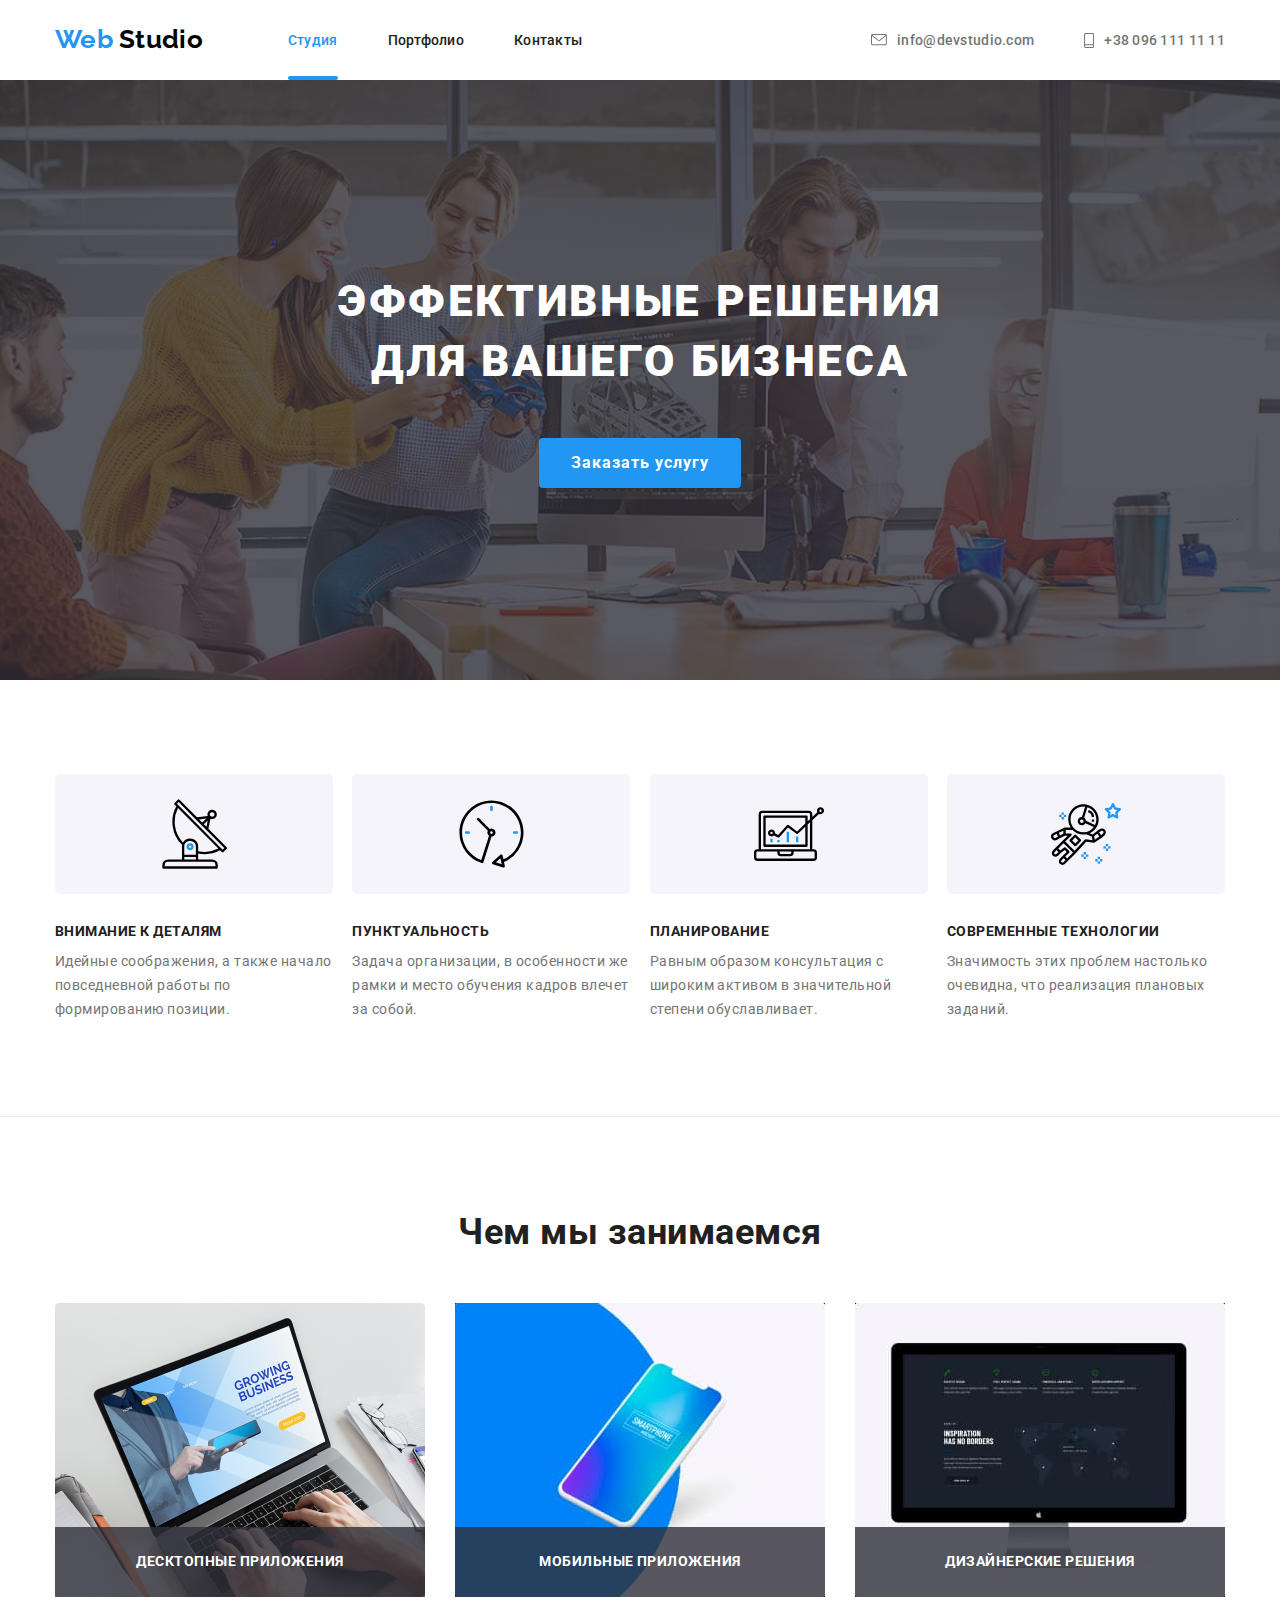
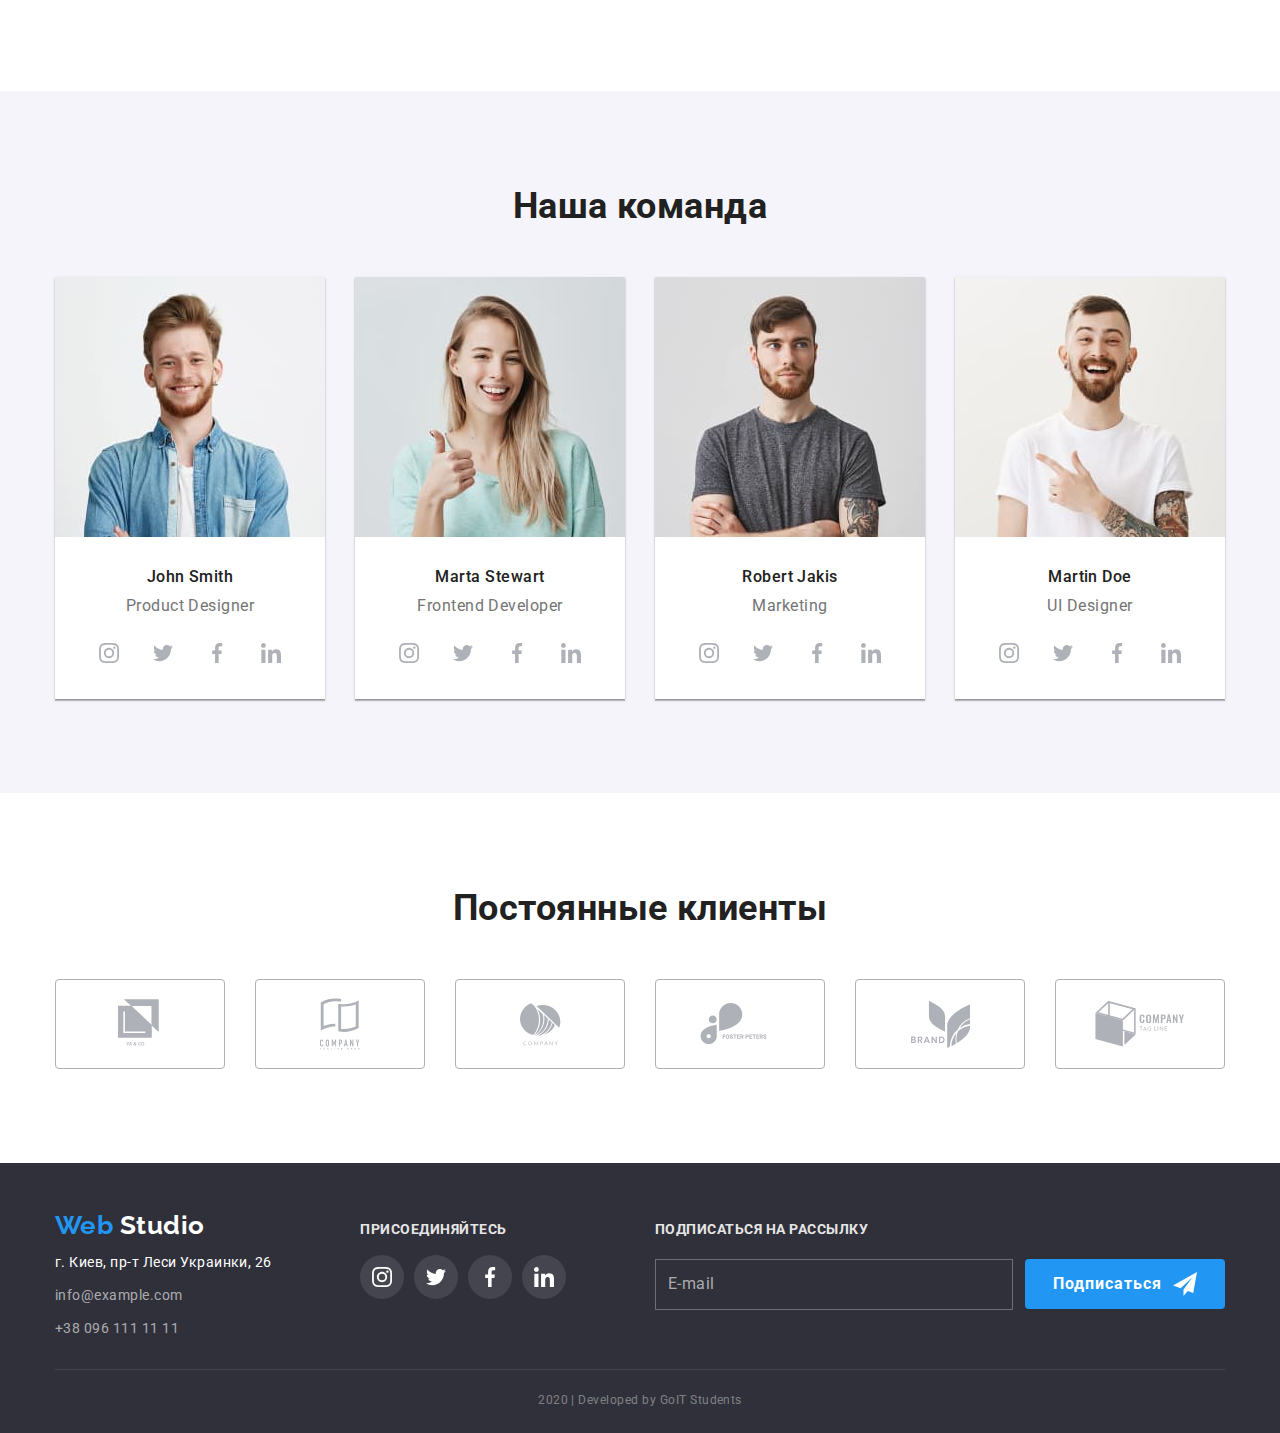
==== index.html @ 8c75743f "вносит правки формы" ====
<!DOCTYPE html>
<html lang="ru">

<head>
    <meta charset="UTF-8">
    <meta name="viewport" content="width=device-width, initial-scale=1.0">
    <link href="https://fonts.googleapis.com/css2?family=Raleway:wght@700&family=Roboto:wght@400;500;700;900&display=swap" rel="stylesheet">
    <link rel="stylesheet" href="https://cdnjs.cloudflare.com/ajax/libs/modern-normalize/0.6.0/modern-normalize.min.css">
    <title>БЕМ-Студия</title>
    <link rel="stylesheet" href="./css/style.css">

</head>

<body class="body">
    <header class="header">
        <div class="container header__wrap">
            <div class="header__wrap">
                <a href="./index.html" class="logo header__logo"> <span class="logo--blue">Web</span> Studio</a>
                <nav>
                    <ul class="site-nav header_site-nav">
                        <li class="site-nav__item">
                            <a class="site-nav__link site-nav__link--current" href=./index.html>Студия</a>
                        </li>
                        <li class="site-nav__item">
                            <a class="site-nav__link" href="./portfolio.html">Портфолио</a>
                        </li>
                        <li class="site-nav__item">
                            <a class="site-nav__link" href="">Контакты</a>
                        </li>
                    </ul>
                </nav>
            </div>
            <div class="contacts__wraper">
                <a href="mailto:info@devstudio.com" class="contacts">
                    <svg class="icon-envelope" width=16 height=12>
                   <use href="./images/symbol-defs.svg#icon-envelope"  ></use>
                </svg> info@devstudio.com
                </a>
                <a href="tel:380961111111" class="contacts">
                    <svg class="icon-phone" width=10 height=15>
                   <use href="./images/symbol-defs.svg#icon-phone" class="icon-envelope" ></use>
                </svg> +38 096 111 11 11</a>
            </div>

        </div>
    </header>
    <main>
        <!-- Герой -->
        <section class="hero">
            <div class="container">
                <H1 class="hero-title ">эффективные решения для вашего бизнеса</H1>
                <button data-open-modal class="button button--center">Заказать услугу</button>
            </div>
        </section>

        <!--Форма заказа-->
        <div class="backdrop backdrop__hidden" data-backdrop>

            <form class="form__js-speaker" action="" autocomplete="off">
                <button class="form__close" data-close-modal>
                    <svg class="form__cross" width=18 height=18>
                            <use href="./images/symbol-defs.svg#icon-form-close" ></use>
                        </svg>
                </button>
                <span class=form__title>Оставьте свои данные, мы вам перезвоним</span>
                <div class="form__wraper">
                    <input class="form__input" type="text" name="customer" placeholder=" ">
                    <label class="form__label"> 
                        <svg class="form__icon" width=20 height=20>
                                <use href="./images/symbol-defs.svg#icon-form-person" ></use>
                        </svg>
                            <span class="form__descr">Имя</span>
                    </label >
                </div>
                <div class="form__wraper">
                    <input class="form__input" type="tel" name="tel" placeholder=" ">
                    <label class="form__label">
                        <svg class="form__icon" width=20 height=20>
                                <use href="./images/symbol-defs.svg#icon-form-phone" ></use>
                        </svg>
                        <span class="form__descr">Телефон</span> 
                    </label>
                </div>
                <div class="form__wraper">
                    <input class="form__input" type="email" name="e-mail" placeholder=" ">
                    <label class="form__label">
                        <svg class="form__icon" width=20 height=20>
                            <use href="./images/symbol-defs.svg#icon-form-email" ></use>
                        </svg>
                        <span class="form__descr"> Почта</span>
                    </label>
                </div>
                <div class="form__wraper">
                    <textarea class="form__textarea" name="comment" id="comment" rows="10" placeholder="   "></textarea>
                    <label class="form__label">
                        <span class="form__comment"> Комментарий</span>
                    </label>

                </div>
                <label class="form__term ">
                        <input class="form__checkbox" type="checkbox"  >Соглашаюсь с рассылкой и принимаю <a class="form__term--link" href="">Условия договора</a> 
                </label>

                <button class="button button--center" type="submit">Отправить</button>

            </form>
        </div>



        <!-- Описание ценностей -->
        <section class="values-section">
            <div class="container">
                <h2 class="visually-hidden">Наши ценности</h2>
                <ul class="values-section__list">
                    <li class="values-section__item">
                        <div class="values__background">
                            <svg width=65 height=70>
                            <use  href="./images/symbol-defs.svg#icon-antenna" ></use> 
                        </svg>
                        </div>
                        <h3 class="values-section__title ">Внимание к деталям</h3>
                        <p class="values-section__descr">Идейные соображения, а также начало повседневной работы по формированию позиции.</p>
                    </li>
                    <li class="values-section__item">
                        <div class="values__background">
                            <svg width=67 height=70>
                            <use  href="./images/symbol-defs.svg#icon-clock" ></use> 
                        </svg>
                        </div>
                        <h3 class="values-section__title">Пунктуальность</h3>
                        <p class="values-section__descr">Задача организации, в особенности же рамки и место обучения кадров влечет за собой.</p>
                    </li>
                    <li class="values-section__item">
                        <div class="values__background">
                            <svg width=70 height=70>
                            <use  href="./images/symbol-defs.svg#icon-diagram" ></use> 
                        </svg>
                        </div>
                        <h3 class="values-section__title">Планирование</h3>
                        <p class="values-section__descr">Равным образом консультация с широким активом в значительной степени обуславливает.</p>
                    </li>
                    <li class="values-section__item">
                        <div class="values__background">
                            <svg width=70 height=70>
                            <use  href="./images/symbol-defs.svg#icon-astronaut" ></use> 
                            </svg>
                        </div>
                        <h3 class="values-section__title">Современные технологии</h3>
                        <p class="values-section__descr">Значимость этих проблем настолько очевидна, что реализация плановых заданий.</p>
                    </li>
                </ul>
            </div>
        </section>
        <!-- чем мы занимаемся -->
        <section class="specialization">
            <div class="container">
                <h2 class="specialization__title">Чем мы занимаемся</h2>
                <ul class="specialization__list">
                    <li class="specialization__list-item">
                        <a href=" "><img class="specialization__img " src="./images/box_1.png " width=370 alt="ноутбук "></a>
                        <p class="specialization__descr">Десктопные приложения</p>
                    </li>
                    <li class="specialization__list-item">
                        <a href=" "><img class="specialization__img " src="./images/box_2.png " width=370 alt="телефон цветной "></a>
                        <p class="specialization__descr">Мобильные приложения</p>
                    </li>
                    <li class="specialization__list-item">
                        <a href=" "><img class="specialization__img " src="./images/box_3.png " width=370 alt="монитор "></a>
                        <p class="specialization__descr">Дизайнерские решения</p>
                    </li>
                </ul>
            </div>
        </section>
        <!-- Комманда -->
        <section class="team">
            <div class="container ">
                <h2 class="team__title ">Наша команда</h2>
                <ul class="team__list">
                    <li class="card">
                        <img class="card__img " src="./images/john_smith.jpg " width=270 alt="джон смит ">
                        <h4 class="card__name ">John Smith</h4>
                        <p class="card__profession ">Product Designer</p>
                        <ul class="social-network">
                            <li>
                                <a href="https://www.instagram.com/ " class="social-network__link" aria-label="Инстаграм ">
                                    <svg width=20 height=20>
                                        <use href="./images/symbol-defs.svg#icon-instagram"  ></use>
                                    </svg>
                                </a>
                            </li>
                            <li>
                                <a href="https://twitter.com/ " class="social-network__link" aria-label="Твитер ">
                                    <svg width=20 height=20>
                                        <use href="./images/symbol-defs.svg#icon-twitter"  ></use>
                                    </svg>
                                </a>
                            </li>
                            <li>
                                <a href="https://www.facebook.com/ " class="social-network__link" aria-label="Фейсбук ">
                                    <svg width=20 height=20>
                                        <use href="./images/symbol-defs.svg#icon-facebook" ></use>
                                    </svg>
                                </a>
                            </li>
                            <li>
                                <a href="https://www.linkedin.com/ " class="social-network__link" aria-label="Линкдин ">
                                    <svg width=20 height=20>
                                        <use href="./images/symbol-defs.svg#icon-linkedin"  ></use>
                                    </svg>
                                </a>
                            </li>
                        </ul>
                    </li>
                    <li class="card ">
                        <img class="card__img " src="./images/marta_stewart.jpg " width=270 alt="марта стюарт ">
                        <h4 class="card__name">Marta Stewart</h4>
                        <p class="card__profession ">Frontend Developer</p>
                        <ul class="social-network">
                            <li>
                                <a href="https://www.instagram.com/ " class="social-network__link" aria-label="Инстаграм ">
                                    <svg width=20 height=20>
                                        <use href="./images/symbol-defs.svg#icon-instagram"  ></use>
                                    </svg>
                                </a>
                            </li>
                            <li>
                                <a href="https://twitter.com/ " class="social-network__link" aria-label="Твитер ">
                                    <svg width=20 height=20>
                                        <use href="./images/symbol-defs.svg#icon-twitter"  ></use>
                                    </svg>
                                </a>
                            </li>
                            <li>
                                <a href="https://www.facebook.com/ " class="social-network__link" aria-label="Фейсбук ">
                                    <svg width=20 height=20>
                                        <use href="./images/symbol-defs.svg#icon-facebook" ></use>
                                    </svg>
                                </a>
                            </li>
                            <li>
                                <a href="https://www.linkedin.com/ " class="social-network__link" aria-label="Линкдин ">
                                    <svg width=20 height=20>
                                        <use href="./images/symbol-defs.svg#icon-linkedin"  ></use>
                                    </svg>
                                </a>
                            </li>
                        </ul>
                    </li>
                    <li class="card ">
                        <img class="card__img" src="./images/robert_jakis.jpg " width=270 alt="роберт джекис ">
                        <h4 class="card__name ">Robert Jakis</h4>
                        <p class="card__profession ">Marketing</p>
                        <ul class="social-network">
                            <li>
                                <a href="https://www.instagram.com/ " class="social-network__link" aria-label="Инстаграм ">
                                    <svg width=20 height=20>
                                        <use href="./images/symbol-defs.svg#icon-instagram"  ></use>
                                    </svg>
                                </a>
                            </li>
                            <li>
                                <a href="https://twitter.com/ " class="social-network__link" aria-label="Твитер ">
                                    <svg width=20 height=20>
                                        <use href="./images/symbol-defs.svg#icon-twitter"  ></use>
                                    </svg>
                                </a>
                            </li>
                            <li>
                                <a href="https://www.facebook.com/ " class="social-network__link" aria-label="Фейсбук ">
                                    <svg width=20 height=20>
                                        <use href="./images/symbol-defs.svg#icon-facebook" ></use>
                                    </svg>
                                </a>
                            </li>
                            <li>
                                <a href="https://www.linkedin.com/ " class="social-network__link" aria-label="Линкдин ">
                                    <svg width=20 height=20>
                                        <use href="./images/symbol-defs.svg#icon-linkedin"  ></use>
                                    </svg>
                                </a>
                            </li>
                        </ul>
                    </li>
                    <li class="card ">
                        <img class="card__img " src="./images/martin_doe.jpg " width=270 alt="мартин доу ">
                        <h4 class="card__name ">Martin Doe</h4>
                        <p class="card__profession ">UI Designer</p>
                        <ul class="social-network">
                            <li>
                                <a href="https://www.instagram.com/ " class="social-network__link" aria-label="Инстаграм ">
                                    <svg width=20 height=20>
                                        <use href="./images/symbol-defs.svg#icon-instagram"  ></use>
                                    </svg>
                                </a>
                            </li>
                            <li>
                                <a href="https://twitter.com/ " class="social-network__link" aria-label="Твитер ">
                                    <svg width=20 height=20>
                                        <use href="./images/symbol-defs.svg#icon-twitter"  ></use>
                                    </svg>
                                </a>
                            </li>
                            <li>
                                <a href="https://www.facebook.com/ " class="social-network__link" aria-label="Фейсбук ">
                                    <svg width=20 height=20>
                                        <use href="./images/symbol-defs.svg#icon-facebook" ></use>
                                    </svg>
                                </a>
                            </li>
                            <li>
                                <a href="https://www.linkedin.com/ " class="social-network__link" aria-label="Линкдин ">
                                    <svg width=20 height=20>
                                        <use href="./images/symbol-defs.svg#icon-linkedin"  ></use>
                                    </svg>
                                </a>
                            </li>
                        </ul>
                    </li>
                </ul>
            </div>
        </section>
        <!-- клиенты -->
        <section class="clients">
            <div class="container">
                <h2 class="clients__title">Постоянные клиенты</h2>
                <ul class="clients__list">
                    <li class="clients__item">
                        <a href="" class="clients__link" aria-label="клиент1 ">
                            <svg width=45 height=50>
                                <use href="./images/symbol-defs.svg#icon-logo_1" ></use>
                            </svg>
                        </a>
                    </li>
                    <li class="clients__item">
                        <a href="" class="clients__link" aria-label="клиент2 ">
                            <svg width=40 height=52>
                                <use href="./images/symbol-defs.svg#icon-logo_2 " ></use>
                            </svg>
                        </a>
                    </li>
                    <li class="clients__item">
                        <a href=" " class="clients__link" aria-label="клиент3 ">
                            <svg width=41 height=43>
                                <use href="./images/symbol-defs.svg#icon-logo_3 " ></use>
                            </svg>
                        </a>
                    </li>
                    <li class="clients__item">
                        <a href=" " class="clients__link" aria-label="клиент4 ">
                            <svg width=80 height=42>
                                <use href="./images/symbol-defs.svg#icon-logo_4 " ></use>
                                </svg>
                        </a>
                    </li>
                    <li class="clients__item">
                        <a href=" " class="clients__link" aria-label="клиент5 ">
                            <svg width=59 height=47>
                                <use href="./images/symbol-defs.svg#icon-logo_5 " ></use>
                            </svg>
                        </a>
                    </li>
                    <li class="clients__item">
                        <a href=" " class="clients__link" aria-label="клиент6 ">
                            <svg width=90 height=46>
                                <use href="./images/symbol-defs.svg#icon-logo_6 " ></use>
                            </svg>
                        </a>
                    </li>
                </ul>
            </div>
        </section>
    </main>

    <footer class="footer ">
        <div class="container ">
            <div class="footer__items">
                <!-- контакты   -->
                <div class="footer__contacts ">
                    <a href="./index.html " class="logo--blue logo__footer"> Web <span class="logo--invert">Studio</span></a>
                    <address class="address">
                      <p class="address__local"> г. Киев, пр-т Леси Украинки, 26</p>
                      <a href="mailto:info@example.com " class="address__mail">info@example.com</a>
                      <a href="tel:380961111111" class="address__tel">+38 096 111 11 11</a>
                    </address>
                </div>

                <!-- социальные сети -->
                <div class="invitation">
                    <b class="invitation__title">присоединяйтесь</b>
                    <ul class="social-network__footer">
                        <li>
                            <a href="https://www.instagram.com/ " class="social-network__link social-network__link--dark" aria-label="Инстаграм ">
                                <svg width=20 height=20>
                                        <use href="./images/symbol-defs.svg#icon-instagram"  ></use>
                                    </svg>
                            </a>
                        </li>
                        <li>
                            <a href="https://twitter.com/ " class="social-network__link social-network__link--dark" aria-label="Твитер ">
                                <svg width=20 height=20>
                                        <use href="./images/symbol-defs.svg#icon-twitter"  ></use>
                                    </svg>
                            </a>
                        </li>
                        <li>
                            <a href="https://www.facebook.com/ " class="social-network__link social-network__link--dark" aria-label="Фейсбук ">
                                <svg width=20 height=20>
                                        <use href="./images/symbol-defs.svg#icon-facebook" ></use>
                                    </svg>
                            </a>
                        </li>
                        <li>
                            <a href="https://www.linkedin.com/ " class="social-network__link social-network__link--dark" aria-label="Линкдин ">
                                <svg width=20 height=20>
                                        <use href="./images/symbol-defs.svg#icon-linkedin" ></use>
                                    </svg>
                            </a>
                        </li>
                    </ul>
                </div>
                <!-- подписка -->
                <div class="submit">
                    <b class="submit__title "> подписаться на рассылку</b>
                    <ul class="submit__list">
                        <li class="submit__item"><input type="email" value="E-mail" class="submit__mail ">
                        </li>
                        <li><button class="button submit__button ">
                            Подписаться<svg class="submit__icon" width=24 height=24>
                                <use href="./images/symbol-defs.svg#icon-plane"></use>
                            </svg>
                        </button></li>
                    </ul>
                </div>
            </div>
            <p class="copyright ">2020 | Developed by GoIT Students</p>
        </div>
    </footer>



    <script>
        (() => {
            document
                .querySelector('.form__js-speaker')
                .addEventListener('submit', e => {
                    e.preventDefault();

                    new FormData(e.currentTarget).forEach((value, name) =>
                        console.log(`${name}: ${value}`),
                    );

                    e.currentTarget.reset();
                });
        })();
    </script>
    <script>
        const refs = {
            openModalBtn: document.querySelector("[data-open-modal]"),
            closeModalBtn: document.querySelector("[data-close-modal]"),
            backdrop: document.querySelector("[data-backdrop]"),
        };

        refs.openModalBtn.addEventListener("click", toggleModal);
        refs.closeModalBtn.addEventListener("click", toggleModal);

        refs.backdrop.addEventListener("click", logBackdropClick);

        function toggleModal() {
            refs.backdrop.classList.toggle("backdrop__hidden");
        }

        function logBackdropClick() {
            console.log("Это клик в бекдроп");
        }
    </script>
</body>

</html>
---- css/style.css ----
:root {
    --main-background-color: #ffffff;
    --secondary-background-color: #F5F4FA;
    --heading-background-color: #ffffff;
    --footer-background-color: #2F303A;
    --main-color: #212121;
    --secondary-color: #757575;
    --third-turn-color: #E5E5E5;
    --accent-primary-color: #2196F3;
    --accent-secondary-color: #ffffff;
    --secondary-logo-color: #AFB1B8;
    --button-color: #ffffff;
    --button-background: #2196F3;
}

.body {
    color: var(--main-color);
    font-family: "Roboto", sans-serif;
    background-color: var(--main-background-color);
    letter-spacing: 0.03em;
}

.container {
    width: 1200px;
    padding-left: 15px;
    padding-right: 15px;
    margin-left: auto;
    margin-right: auto;
}


/* Header */

.header {
    font-weight: 500;
    font-size: 14px;
    letter-spacing: 0.02em;
    justify-content: center;
    text-decoration: none;
}

.header__wrap {
    display: flex;
    align-items: center;
    justify-content: space-between;
}

.header_site-nav {
    margin-top: 0;
    margin-bottom: 0;
}


/* Logo */

.logo {
    color: #000000;
    font-family: Raleway;
    font-weight: 700;
    font-size: 26px;
    /* line-height: 1.9; */
    text-decoration: none;
    padding-top: 24px;
    padding-bottom: 25px;
}

.header__logo {
    margin-right: 85px;
}

.logo__footer {
    display: block;
    margin-bottom: 10px;
    text-decoration: none;
}

.logo--blue {
    color: #2196F3;
    font-family: Raleway;
    font-weight: 700;
    font-size: 26px;
    /* line-height: 1.9; */
}

.logo--invert {
    color: #ffffff;
    font-family: Raleway;
    font-weight: 700;
    font-size: 26px;
    /* line-height: 1.9; */
    text-decoration: none;
}


/* Site nav */

.site-nav {
    display: flex;
    padding-left: 0;
    list-style: none;
}

.site-nav__link {
    position: relative;
    text-decoration: none;
    color: var(--main-color);
    padding-top: 32px;
    padding-bottom: 32px;
    transition: color 250ms cubic-bezier(0.4, 0, 0.2, 1);
}

.site-nav__link--current {
    color: var(--accent-primary-color);
}

.site-nav__link--current::after {
    content: "";
    position: absolute;
    width: 100%;
    height: 4px;
    left: 0;
    bottom: 0;
    background-color: #2196f3;
    border-radius: 2px;
}

.site-nav__item:not(:last-child) {
    margin-right: 50px;
}

.site-nav__link:hover,
.site-nav__link:focus {
    color: var(--accent-primary-color);
    cursor: pointer;
}


/* Contacts */

.contacts {
    display: inline-flex;
    color: var(--secondary-color);
    text-decoration: none;
    padding-top: 32px;
    padding-bottom: 32px;
    transition: color 250ms cubic-bezier(0.4, 0, 0.2, 1);
}

.contacts__wraper {
    display: flex;
}

.icon-envelope {
    margin-right: 10px;
    align-self: center;
    fill: currentColor;
}

.icon-phone {
    width: 10px;
    height: 15px;
    margin-right: 10px;
    align-self: center;
    fill: currentColor;
}

.contacts:hover,
.contacts:focus {
    color: var(--accent-primary-color);
    cursor: pointer;
}

.contacts:first-child {
    margin-right: 50px;
}

.visually-hidden {
    position: absolute;
    width: 1px;
    height: 1px;
    margin: -1px;
    border: 0;
    padding: 0;
    clip: rect(0 0 0 0);
    overflow: hidden;
}


/* Hero section */

.hero {
    position: relative;
    display: flex;
    flex-direction: column;
    background-image: linear-gradient( to right, rgba(47, 48, 58, 0.8), rgba(47, 48, 58, 0.8)), url("../images/header.jpg");
    height: 600px;
    max-width: 1600px;
    background-position: center;
    justify-content: center;
    align-items: center;
    margin-left: auto;
    margin-right: auto;
}

.hero-title {
    width: 696px;
    margin-top: 0;
    margin-bottom: 46px;
    color: #ffffff;
    font-weight: 900;
    font-size: 44px;
    line-height: 1.36;
    letter-spacing: 0.06em;
    text-transform: uppercase;
    margin-left: auto;
    margin-right: auto;
    text-align: center;
}


/* Button */

.button {
    padding: 10px 32px;
    color: var(--button-color);
    font-family: inherit;
    font-weight: 700;
    font-size: 16px;
    line-height: 1.87;
    display: block;
    align-items: center;
    text-align: center;
    letter-spacing: 0.06em;
    background-color: var(--button-background);
    border: none;
    border-radius: 4px;
}

.button--center {
    margin-left: auto;
    margin-right: auto;
}


/* Valeus section */

.values-section {
    padding-top: 94px;
    padding-bottom: 94px;
    border-bottom: 1px solid #ECECEC;
}

.values-section__item {
    width: 278px;
    list-style: none;
}

.values__background {
    display: flex;
    height: 120px;
    border-radius: 5px;
    background-color: var(--secondary-background-color);
    justify-content: center;
    align-items: center;
    margin-bottom: 30px;
    margin-right: 0;
}

.values-section__descr {
    color: var(--secondary-color);
    font-weight: normal;
    font-size: 14px;
    line-height: 1.71;
    margin-top: 0;
    margin-bottom: 0;
}

.values-section__title {
    margin-bottom: 10px;
    font-weight: 700;
    font-size: 14px;
    line-height: 1.14;
    text-transform: uppercase;
    margin-top: 0;
}

.values-section__list {
    display: flex;
    justify-content: space-between;
    padding: 0;
    margin: 0;
}

.values-section__item:last-child {
    margin-right: 0;
}


/* Specialization section */

.specialization {
    padding-top: 94px;
    padding-bottom: 94px;
    z-index: 2;
}

.specialization__title {
    font-weight: 700;
    font-size: 36px;
    line-height: 1.17;
    text-align: center;
    margin-bottom: 50px;
    margin-top: 0;
}

.specialization__list {
    margin-top: 0;
    margin-bottom: 0;
    padding-left: 0;
    display: flex;
    justify-content: space-between;
    list-style: none;
}

.specialization__list-item {
    width: calc((100% - 60px) / 3);
    position: relative;
}

.specialization__img {
    display: block;
}

.specialization__descr {
    position: absolute;
    bottom: 0;
    left: 0;
    right: 0;
    color: #ffffff;
    font-weight: 700;
    font-size: 14px;
    line-height: 1.14;
    text-align: center;
    text-transform: uppercase;
    background-color: rgba(47, 48, 58, 0.8);
    margin-top: 0;
    margin-bottom: 0;
    padding-top: 27px;
    padding-bottom: 27px;
    text-align: center;
}


/* Team section  */

.team {
    padding-top: 94px;
    padding-bottom: 94px;
    background-color: var(--secondary-background-color);
}

.team__title {
    font-weight: 700;
    font-size: 36px;
    line-height: 1.17;
    text-align: center;
    margin-top: 0;
    margin-bottom: 50px;
}

.team__list {
    display: flex;
    justify-content: space-between;
    padding-left: 0;
    margin: 0;
    list-style: none;
}


/* Card list */

.card {
    width: calc((100% - 90px) / 4);
    background-color: var(--main-background-color);
    padding-bottom: 24px;
    /* border-radius: 4px; */
    box-shadow: 0px 2px 1px rgba(0, 0, 0, 0.2), 0px 1px 1px rgba(0, 0, 0, 0.14), 0px 1px 3px rgba(0, 0, 0, 0.12);
}

.card__img {
    display: block;
    margin-bottom: 30px;
}

.card__profession {
    color: var(--secondary-color);
    font-size: 16px;
    line-height: 1.19;
    text-align: center;
    margin-top: 0;
    margin-bottom: 16px;
}

.card__name {
    font-weight: 500;
    font-size: 16px;
    line-height: 1.19;
    text-align: center;
    margin-top: 0;
    margin-bottom: 10px;
}


/* Social Networks  */

.social-network {
    list-style: none;
    display: flex;
    padding: 0;
    justify-content: space-between;
    margin-right: 32px;
    margin-left: 32px;
}

.social-network__footer {
    list-style: none;
    display: flex;
    padding: 0;
    justify-content: space-between;
}

.social-network__link {
    display: flex;
    align-items: center;
    justify-content: center;
    width: 44px;
    height: 44px;
    border-radius: 50%;
    fill: var(--color1, #afb1b8);
    transition: background-color 250ms cubic-bezier(0.4, 0, 0.2, 1), fill 250ms cubic-bezier(0.4, 0, 0.2, 1);
}

.social-network__link--dark {
    background: rgba(255, 255, 255, 0.1);
    border-radius: 50%;
    fill: var(--button-color);
}

.social-network__link:hover,
.social-network__link:focus {
    background-color: #2196F3;
    fill: #ffffff;
    cursor: pointer;
}


/* Clients */

.clients {
    padding-top: 94px;
    padding-bottom: 94px;
}

.clients__list {
    display: inline-flex;
    margin: 0;
    list-style: none;
    padding: 0;
}

.clients__item {
    margin-right: 30px;
}

.clients__item:last-child {
    margin-right: 0;
}

.clients__link {
    display: flex;
    border: 1px solid #AFB1B8;
    border-radius: 4px;
    width: 170px;
    height: 90px;
    justify-content: center;
    align-items: center;
    fill: #AFB1B8;
    transition: fill 250ms cubic-bezier(0.4, 0, 0.2, 1);
}

.clients__link:hover,
.clients__link:focus {
    fill: #2196F3;
    border: 1px solid #2196F3;
    cursor: pointer;
}

.clients__title {
    font-weight: 700;
    font-size: 36px;
    line-height: 1.17;
    text-align: center;
    margin-top: 0;
    margin-bottom: 50px;
}


/* Footer */

.footer {
    background-color: var(--footer-background-color);
    padding-top: 48px;
}

.footer__items {
    display: flex;
    justify-content: space-between;
    align-items: baseline;
    border-bottom: 1px solid rgba(255, 255, 255, 0.1);
    padding-bottom: 28px;
}

.footer-flex b {
    align-items: baseline;
}


/* Address */

.address {
    color: #ffffff;
    font-size: 14px;
    line-height: 1.71;
    font-style: normal;
    display: flex;
    flex-direction: column;
}

.address__local {
    margin: 0;
    padding: 0;
    margin-bottom: 9px;
}

.address__mail {
    display: block;
    margin-bottom: 9px;
    text-decoration: none;
    color: rgba(255, 255, 255, 0.6);
}

.address__tel {
    display: block;
    text-decoration: none;
    color: rgba(255, 255, 255, 0.6);
}


/* Invitation */

.invitation {
    width: 206px;
}

.invitation__title {
    color: var(--third-turn-color);
    font-weight: 700;
    font-size: 14px;
    line-height: 1.14;
    text-transform: uppercase;
}

.invitation__networks {
    list-style: none;
}


/* Submit */

.submit__title {
    color: var(--third-turn-color);
    font-weight: 700;
    font-size: 14px;
    line-height: 1.14;
    text-transform: uppercase;
    display: inline-block;
    margin-bottom: 21px;
}

.submit__list {
    display: flex;
    margin: 0;
    color: rgba(255, 255, 255, 0.6);
    list-style: none;
    padding: 0;
    align-items: center;
}

.submit__item {
    margin-right: 12px;
}

.submit__mail {
    font-size: 16px;
    background-color: inherit;
    color: inherit;
    border: 1px solid rgba(255, 255, 255, 0.3);
    width: 358px;
    padding: 15px 12px;
    letter-spacing: 0.03em;
}

.submit__button {
    min-width: 200px;
    display: flex;
    padding-right: 28px;
    padding-left: 28px;
    justify-content: space-between;
}

.submit__icon {
    fill: #ffffff;
}

.copyright {
    color: rgba(255, 255, 255, 0.4);
    font-size: 12px;
    line-height: 2;
    text-align: center;
    margin-top: 0;
    margin-bottom: 0;
    padding-top: 18px;
    padding-bottom: 21px;
}

.portfolio-filter button {
    font-family: inherit;
    font-weight: 500;
    font-size: 16px;
    line-height: 1.62;
    text-align: center;
    background-color: var(--secondary-background-color);
    border-radius: 4px;
    border: none;
}


/* Portfolio */

.portfolio {
    border-top: 1px solid #ECECEC;
    padding-top: 93px;
}


/* Filter */

.filter {
    display: flex;
    padding-left: 0;
    padding-bottom: 50px;
    margin: 0;
    justify-content: center;
    list-style: none;
}

.filter__item {
    margin-right: 8px;
}

.filter__item:last-child {
    margin-right: 0;
}

.filter__button {
    padding: 6px 22px;
    font-weight: 500;
    line-height: 1.62;
    text-align: center;
    letter-spacing: 0.03em;
    background-color: var(--secondary-background-color);
    border: none;
    border-radius: 5px;
    transition: background-color 250ms cubic-bezier(0.4, 0, 0.2, 1), color 250ms cubic-bezier(0.4, 0, 0.2, 1);
}

.filter__button:hover,
.filter__button:focus {
    background-color: var(--accent-primary-color);
    color: var(--accent-secondary-color);
    font-family: inherit;
    font-weight: 500;
    font-size: 16px;
    line-height: 1.62;
    text-align: center;
    border-radius: 4px;
    box-shadow: 0px 2px 2px rgba(0, 0, 0, 0.12), 0px 1px 2px rgba(0, 0, 0, 0.08), 0px 3px 1px rgba(0, 0, 0, 0.1);
    cursor: pointer;
}


/* List of projects */

.project-list {
    display: flex;
    padding-left: 0;
    flex-wrap: wrap;
    padding-bottom: 94px;
    margin-bottom: 0;
    margin-top: 0;
    list-style: none;
}

.project-list__item {
    width: calc((100% - 60px) / 3);
    margin-right: 30px;
    border-radius: 5px;
    margin-bottom: 30px;
    transition: box-shadow 250ms cubic-bezier(0.4, 0, 0.2, 1);
}

.project-list__link {
    text-decoration: none;
    color: #212121;
}

.project-list__item:hover,
.project-list__item:focus {
    box-shadow: 1px 4px 6px rgba(0, 0, 0, 0.16), 0px 4px 4px rgba(0, 0, 0, 0.06), 0px 1px 1px rgba(0, 0, 0, 0.12);
    cursor: pointer;
}

.project-list__item:nth-child(3n) {
    margin-right: 0;
}

.project-list__item:nth-last-child(-n+3) {
    margin-bottom: 0;
}

.project-list__type {
    margin: 0;
    padding: 0 24px 20px 24px;
    color: var(--secondary-color);
    font-size: 16px;
    line-height: 1.87;
}

.project-list__title {
    padding: 20px 24px 4px 24px;
    margin: 0;
    line-height: 2;
    letter-spacing: 0.06em;
    font-size: 18px;
}

.project-list__descr {
    display: inline-flex;
    position: absolute;
    padding: 63px 24px;
    margin: 0;
    font-size: 18px;
    line-height: 1.56;
    letter-spacing: 0.03em;
    background: rgba(33, 150, 243, 0.9);
    color: var(--accent-secondary-color);
    transition: transform 250ms cubic-bezier(0.4, 0, 0.2, 1);
}

.project-list__item:hover .project-list__descr,
.project-list__item:focus .project-list__descr {
    cursor: pointer;
    width: 100%;
    height: 100%;
    margin: 0;
    transform: translateY( -100%);
    z-index: 3;
}

.project-list__title--border {
    border-bottom: 1px solid #eeeeee;
    border-right: 1px solid #eeeeee;
    border-left: 1px solid #eeeeee;
    border-bottom-right-radius: 5px;
    border-bottom-left-radius: 5px;
}

.project-list__img {
    display: block;
}

.project-list__wrap {
    position: relative;
    overflow: hidden;
}


/* Form */

.backdrop {
    position: fixed;
    top: 0;
    left: 0;
    width: 100%;
    height: 1024px;
    background-color: rgba(0, 0, 0, 0.2);
    overflow: hidden;
    z-index: 3;
    opacity: 1;
}

.backdrop__hidden {
    opacity: 0;
    pointer-events: none;
}

.form__js-speaker {
    background-color: var(--main-background-color);
    width: 528px;
    margin-right: auto;
    margin-left: auto;
    padding: 40px;
    position: absolute;
    display: flex;
    flex-direction: column;
    top: 50%;
    left: 50%;
    transform: translate(-50%, -50%);
    min-width: 528px;
}

.form__title {
    font-weight: 700;
    font-size: 20px;
    line-height: 1.15;
    text-align: center;
    letter-spacing: 0.03em;
    margin-bottom: 30px;
}

.form__term {
    font-size: 14px;
    line-height: 1.71;
    letter-spacing: 0.03em;
    color: var(--secondary-color);
    margin-bottom: 30px;
}

.form__term--link {
    color: var(--accent-primary-color);
}

.form__label {
    position: absolute;
    font-size: 14px;
    line-height: 1.14;
    letter-spacing: 0.01em;
    color: var(--secondary-color);
    top: 0;
    left: 0;
    display: flex;
    align-items: center;
}

.form__icon {
    position: absolute;
    top: 0;
    left: 0;
    transform: translate(16px, 11px);
}

.form__descr {
    position: absolute;
    top: 0;
    left: 0;
    transform: translate(42px, 14px);
}

.form__comment {
    position: absolute;
    top: 0;
    left: 0;
    transform: translate(16px, 11px);
}

.form__input {
    width: 100%;
    border: 1px solid rgba(33, 33, 33, 0.2);
    border-radius: 4px;
    padding: 12px 16px 12px 42px;
}

.form__wraper {
    position: relative;
    margin-bottom: 28px;
}

.form__textarea {
    position: relative;
    resize: none;
    width: 100%;
    border: 1px solid rgba(33, 33, 33, 0.2);
    border-radius: 4px;
    padding: 12px 16px 12px 42px;
    outline: none;
}

.form__wraper:focus-within .form__icon,
.form__input:not(:placeholder-shown)+.form__label>.form__icon {
    fill: var(--accent-primary-color);
}

.form__input:focus-within+.form__label>.form__descr,
.form__input:not(:placeholder-shown)+.form__label>.form__descr {
    color: var(--accent-primary-color);
    transform: translate( 18px, -20px);
}

.form__textarea:focus-within+.form__label,
.form__textarea:not(:placeholder-shown)+.form__label {
    color: var(--accent-primary-color);
    transform: translateY( -30px);
}

.form__wraper:focus-within .form__input,
.form__wraper:focus-within .form__textarea {
    outline: none;
    border: 1px solid var(--accent-primary-color);
}

.form__icon {
    margin-right: 8px;
}

.form__checkbox {
    margin-right: 9px;
}

.form__close {
    display: flex;
    align-items: center;
    position: absolute;
    top: 0;
    right: 0;
    transform: translate(20%, -20%);
    width: 30px;
    height: 30px;
    border: none;
    border-radius: 50%;
    background-color: var(--main-background-color);
    box-shadow: 0px 2px 1px rgba(0, 0, 0, 0.2), 0px 1px 1px rgba(0, 0, 0, 0.14), 0px 1px 3px rgba(0, 0, 0, 0.12);
}
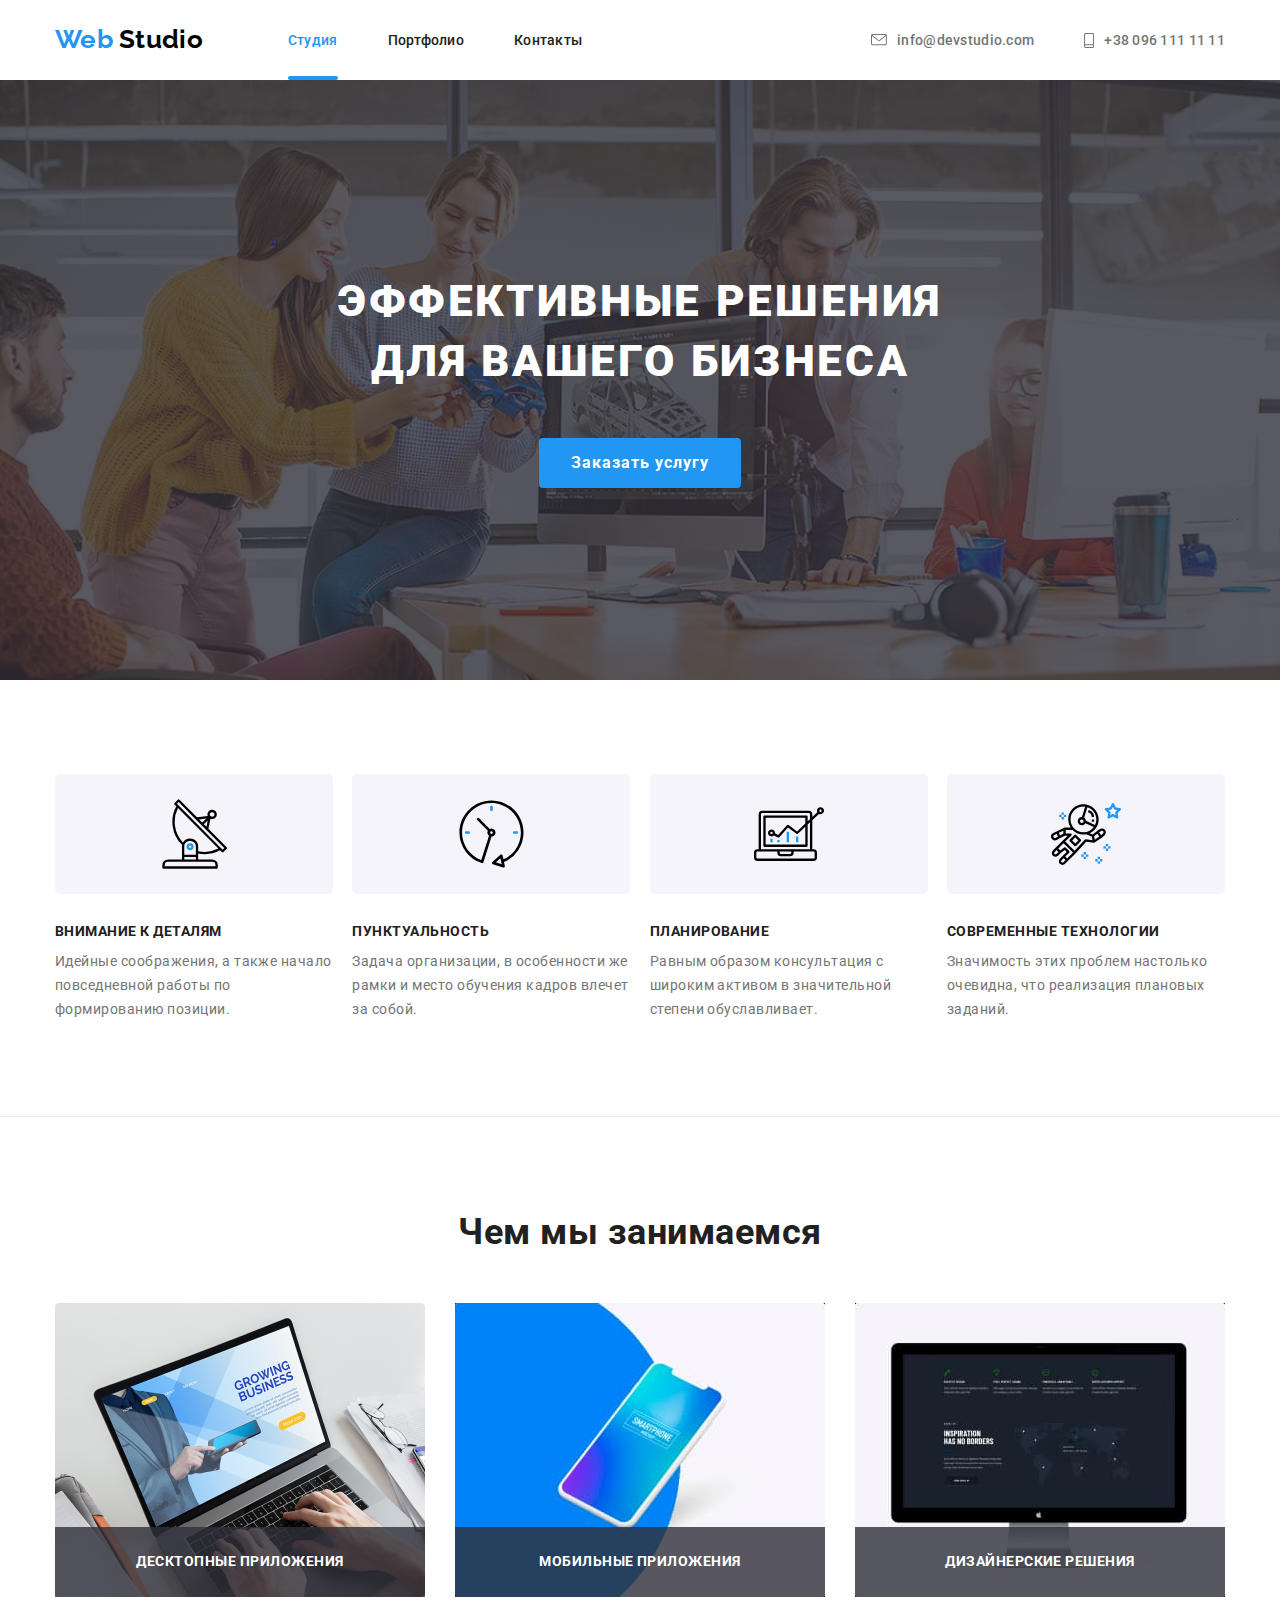
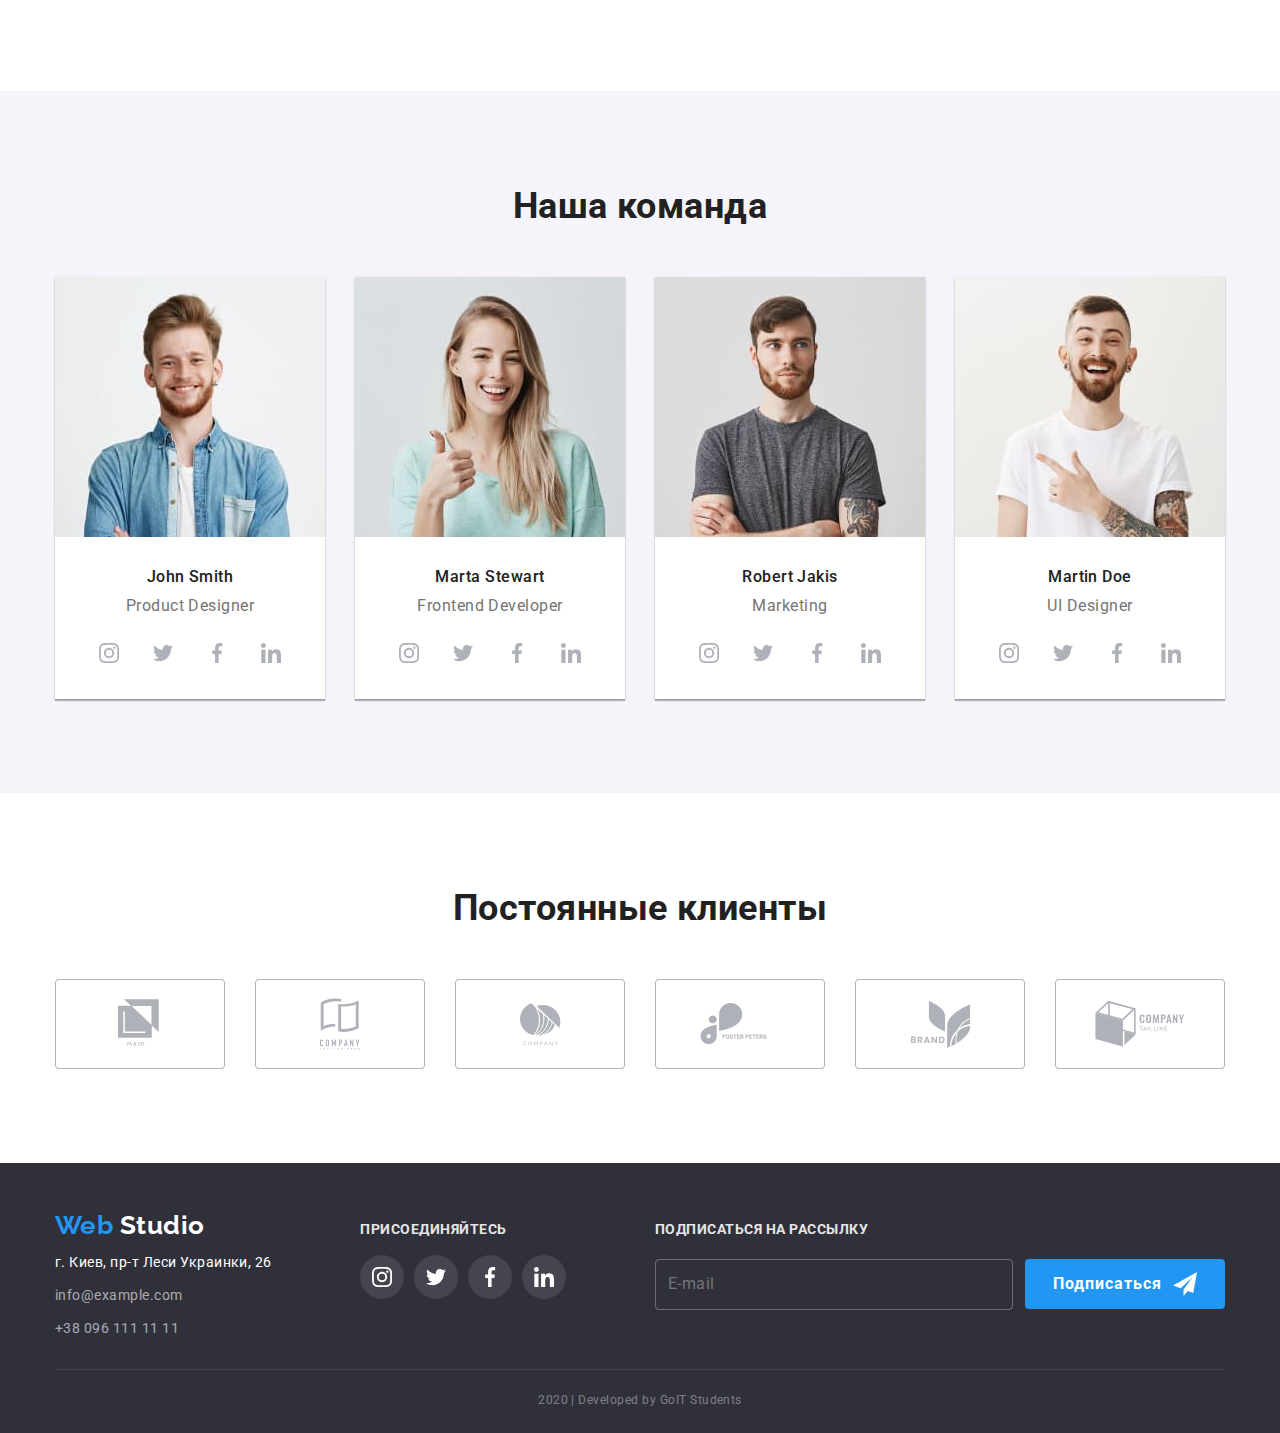
==== commit d09de954: "добавляет оформление кнопки подписки в футре" ====
--- a/index.html
+++ b/index.html
@@ -97,8 +97,10 @@
                     </label>
 
                 </div>
-                <label class="form__term ">
-                        <input class="form__checkbox" type="checkbox"  >Соглашаюсь с рассылкой и принимаю <a class="form__term--link" href="">Условия договора</a> 
+                <label class="form__term">
+                        <input class="checkbox" type="checkbox">
+                        <span class="checkbox__icon"></span>
+                          Соглашаюсь с рассылкой и принимаю <a class="form__term--link" href="">Условия договора</a> 
                 </label>
 
                 <button class="button button--center" type="submit">Отправить</button>
@@ -423,7 +425,7 @@
                 <div class="submit">
                     <b class="submit__title "> подписаться на рассылку</b>
                     <ul class="submit__list">
-                        <li class="submit__item"><input type="email" value="E-mail" class="submit__mail ">
+                        <li class="submit__item"><input type="email" placeholder="E-mail" class="submit__mail ">
                         </li>
                         <li><button class="button submit__button ">
                             Подписаться<svg class="submit__icon" width=24 height=24>
@@ -436,6 +438,7 @@
             <p class="copyright ">2020 | Developed by GoIT Students</p>
         </div>
     </footer>
+
 
 
 
--- a/css/style.css
+++ b/css/style.css
@@ -608,6 +608,7 @@
     width: 358px;
     padding: 15px 12px;
     letter-spacing: 0.03em;
+    border-radius: 4px;
 }
 
 .submit__button {
@@ -802,11 +803,12 @@
     top: 0;
     left: 0;
     width: 100%;
-    height: 1024px;
+    height: 100%;
     background-color: rgba(0, 0, 0, 0.2);
     overflow: hidden;
     z-index: 3;
     opacity: 1;
+    transition: opacity 250ms cubic-bezier(0.4, 0, 0.2, 1);
 }
 
 .backdrop__hidden {
@@ -815,10 +817,11 @@
 }
 
 .form__js-speaker {
+    transition: transform 250ms cubic-bezier(0.4, 0, 0.2, 1);
     background-color: var(--main-background-color);
-    width: 528px;
-    margin-right: auto;
-    margin-left: auto;
+    top: 50%;
+    left: 50%;
+    transform: translate(-50%, -50%);
     padding: 40px;
     position: absolute;
     display: flex;
@@ -839,6 +842,8 @@
 }
 
 .form__term {
+    display: flex;
+    align-items: center;
     font-size: 14px;
     line-height: 1.71;
     letter-spacing: 0.03em;
@@ -860,13 +865,16 @@
     left: 0;
     display: flex;
     align-items: center;
+    transition: transform 250ms cubic-bezier(0.4, 0, 0.2, 1);
 }
 
 .form__icon {
     position: absolute;
     top: 0;
     left: 0;
+    margin-right: 8px;
     transform: translate(16px, 11px);
+    transition: fill 250ms cubic-bezier(0.4, 0, 0.2, 1);
 }
 
 .form__descr {
@@ -874,6 +882,7 @@
     top: 0;
     left: 0;
     transform: translate(42px, 14px);
+    transition: transform 250ms cubic-bezier(0.4, 0, 0.2, 1);
 }
 
 .form__comment {
@@ -893,6 +902,10 @@
 .form__wraper {
     position: relative;
     margin-bottom: 28px;
+}
+
+.form__wraper:nth-child(n+6) {
+    margin-bottom: 20px;
 }
 
 .form__textarea {
@@ -901,7 +914,7 @@
     width: 100%;
     border: 1px solid rgba(33, 33, 33, 0.2);
     border-radius: 4px;
-    padding: 12px 16px 12px 42px;
+    padding: 12px 16px 12px 16px;
     outline: none;
 }
 
@@ -926,14 +939,6 @@
 .form__wraper:focus-within .form__textarea {
     outline: none;
     border: 1px solid var(--accent-primary-color);
-}
-
-.form__icon {
-    margin-right: 8px;
-}
-
-.form__checkbox {
-    margin-right: 9px;
 }
 
 .form__close {
@@ -949,4 +954,34 @@
     border-radius: 50%;
     background-color: var(--main-background-color);
     box-shadow: 0px 2px 1px rgba(0, 0, 0, 0.2), 0px 1px 1px rgba(0, 0, 0, 0.14), 0px 1px 3px rgba(0, 0, 0, 0.12);
+}
+
+.checkbox {
+    margin-right: 9px;
+    position: absolute;
+    clip: rect(0 0 0 0);
+    width: 1px;
+    height: 1px;
+    margin: -1px;
+}
+
+.checkbox__icon {
+    display: block;
+    margin-right: auto;
+    margin-left: auto;
+    width: 15px;
+    height: 15px;
+    border: 1px solid #000000;
+    box-shadow: 0px 4px 4px rgba(0, 0, 0, 0.25);
+    border-radius: 2px;
+    margin-right: 8px;
+    transition: border-color 250ms cubic-bezier(0.4, 0, 0.2, 1);
+}
+
+.checkbox:checked+.checkbox__icon {
+    background-color: var(--accent-primary-color);
+    background-image: url(../images/icon-check.svg);
+    background-size: contain;
+    background-origin: border-box;
+    border-color: var(--accent-primary-color);
 }